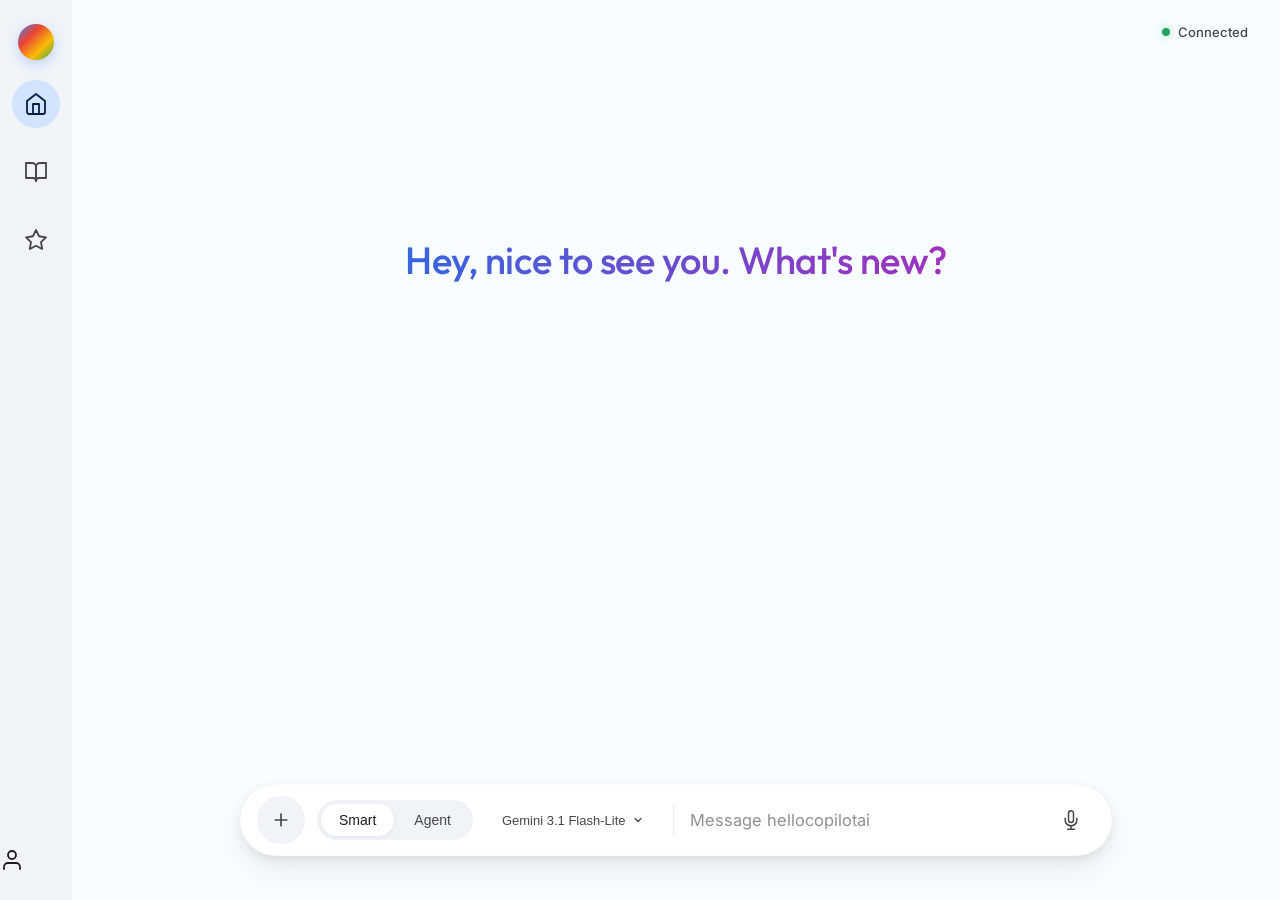
==== website/index.html @ d9962e0e "Initial commit: Push to Git" ====
<!DOCTYPE html>
<html lang="en">

<head>
    <meta charset="UTF-8">
    <meta name="viewport" content="width=device-width, initial-scale=1.0">
    <title>hellocopilotai</title>
    <link rel="preconnect" href="https://fonts.googleapis.com">
    <link rel="preconnect" href="https://fonts.gstatic.com" crossorigin>
    <link
        href="https://fonts.googleapis.com/css2?family=Outfit:wght@300;400;500;600;700&family=Inter:wght@300;400;500;600&display=swap"
        rel="stylesheet">
    <link rel="stylesheet" href="style.css?v=4.0.0">
</head>

<body class="light-theme">
    <div class="app-container">
        <!-- Sidebar -->
        <aside class="sidebar">
            <div class="sidebar-top">
                <div class="sidebar-orb"></div>
                <div class="sidebar-icon active" title="Home">
                    <svg width="24" height="24" viewBox="0 0 24 24" fill="none" stroke="currentColor" stroke-width="1.8"
                        stroke-linecap="round" stroke-linejoin="round">
                        <path d="m3 9 9-7 9 7v11a2 2 0 0 1-2 2H5a2 2 0 0 1-2-2z" />
                        <polyline points="9 22 9 12 15 12 15 22" />
                    </svg>
                </div>
                <div class="sidebar-icon" title="Notebook">
                    <svg width="24" height="24" viewBox="0 0 24 24" fill="none" stroke="currentColor" stroke-width="1.8"
                        stroke-linecap="round" stroke-linejoin="round">
                        <path d="M2 3h6a4 4 0 0 1 4 4v14a3 3 0 0 0-3-3H2z" />
                        <path d="M22 3h-6a4 4 0 0 0-4 4v14a3 3 0 0 1 3-3h7z" />
                    </svg>
                </div>
                <div class="sidebar-icon" id="skills-hub-btn" title="Skills Hub (Registry)">
                    <svg width="24" height="24" viewBox="0 0 24 24" fill="none" stroke="currentColor" stroke-width="1.8"
                        stroke-linecap="round" stroke-linejoin="round">
                        <polygon
                            points="12 2 15.09 8.26 22 9.27 17 14.14 18.18 21.02 12 17.77 5.82 21.02 7 14.14 2 9.27 8.91 8.26 12 2" />
                    </svg>
                </div>
            </div>
            <div class="sidebar-bottom">
                <div class="sidebar-avatar" id="user-profile">
                    <svg width="24" height="24" viewBox="0 0 24 24" fill="none" stroke="currentColor" stroke-width="1.8"
                        stroke-linecap="round" stroke-linejoin="round">
                        <path d="M20 21v-2a4 4 0 0 0-4-4H8a4 4 0 0 0-4 4v2" />
                        <circle cx="12" cy="7" r="4" />
                    </svg>
                </div>
            </div>
        </aside>

        <!-- Main Content -->
        <main class="main-content">
            <div class="chat-wrapper" id="chat-wrapper">
                <div class="welcome-section" id="welcome-section">
                    <h1 class="welcome-text">Hey, nice to see you. What's new?</h1>
                </div>
                <div class="messages-container" id="messages-container"></div>
            </div>

            <!-- Input Bar -->
            <div class="input-container">
                <div class="input-bar">
                    <button class="add-btn" title="Add something">
                        <svg width="20" height="20" viewBox="0 0 24 24" fill="none" stroke="currentColor"
                            stroke-width="2" stroke-linecap="round" stroke-linejoin="round">
                            <line x1="12" y1="5" x2="12" y2="19" />
                            <line x1="5" y1="12" x2="19" y2="12" />
                        </svg>
                    </button>

                    <div class="input-segment">
                        <div class="mode-selector">
                            <button class="mode-opt active" id="smart-opt">Smart</button>
                            <button class="mode-opt" id="agent-opt">Agent</button>
                        </div>

                        <div class="model-selection-container">
                            <button class="model-selector-btn" id="model-selector-btn">
                                <span id="current-model-name">Gemini 3.1 Flash-Lite</span>
                                <svg width="12" height="12" viewBox="0 0 24 24" fill="none" stroke="currentColor"
                                    stroke-width="2.5" stroke-linecap="round" stroke-linejoin="round">
                                    <polyline points="6 9 12 15 18 9" />
                                </svg>
                            </button>
                            <ul class="model-menu" id="model-menu">
                                <li data-model="gemini-3.1-flash-lite-preview">Gemini 3.1 Flash-Lite ⚡</li>
                                <li data-model="gemini-1.5-pro">Gemini 1.5 Pro 🧠</li>
                                <li data-model="gemini-1.5-flash">Gemini 1.5 Flash ⚡</li>
                            </ul>
                        </div>

                        <div class="vertical-divider"></div>
                        <input type="text" id="chat-input" placeholder="Message hellocopilotai" autocomplete="off">
                    </div>

                    <div class="action-segment">
                        <button class="mic-btn" id="voice-btn" title="Voice typing">
                            <svg width="20" height="20" viewBox="0 0 24 24" fill="none" stroke="currentColor"
                                stroke-width="1.8" stroke-linecap="round" stroke-linejoin="round">
                                <path d="M12 1a3 3 0 0 0-3 3v8a3 3 0 0 0 6 0V4a3 3 0 0 0-3-3z" />
                                <path d="M19 10v2a7 7 0 0 1-14 0v-2" />
                                <line x1="12" y1="19" x2="12" y2="23" />
                                <line x1="8" y1="23" x2="16" y2="23" />
                            </svg>
                        </button>
                        <button class="send-btn" id="send-btn" style="display: none;">
                            <svg width="18" height="18" viewBox="0 0 24 24" fill="none" stroke="currentColor"
                                stroke-width="2.5" stroke-linecap="round" stroke-linejoin="round">
                                <line x1="12" y1="19" x2="12" y2="5" />
                                <polyline points="5 12 12 5 19 12" />
                            </svg>
                        </button>
                    </div>
                </div>
            </div>

            <!-- Status Indicator -->
            <div class="status-indicator">
                <div class="pulse-dot"></div>
                <span id="connection-status">Connected</span>
            </div>
        </main>
    </div>

    <!-- Skills Hub Modal -->
    <div class="skills-modal-overlay" id="skills-modal">
        <div class="skills-modal-content">
            <div class="skills-modal-header">
                <div class="skills-modal-title">
                    <svg width="20" height="20" viewBox="0 0 24 24" fill="none" stroke="currentColor" stroke-width="2"
                        stroke-linecap="round" stroke-linejoin="round" style="color:#d94bd5; margin-right:8px;">
                        <polygon
                            points="12 2 15.09 8.26 22 9.27 17 14.14 18.18 21.02 12 17.77 5.82 21.02 7 14.14 2 9.27 8.91 8.26 12 2" />
                    </svg>
                    Community Skills Registry
                </div>
                <button class="skills-close-btn" id="skills-close-btn">
                    <svg width="20" height="20" viewBox="0 0 24 24" fill="none" stroke="currentColor" stroke-width="2"
                        stroke-linecap="round" stroke-linejoin="round">
                        <line x1="18" y1="6" x2="6" y2="18"></line>
                        <line x1="6" y1="6" x2="18" y2="18"></line>
                    </svg>
                </button>
            </div>
            <div class="skills-grid" id="skills-grid">
                <div style="color: #888; text-align: center; padding: 20px;">Fetching community skills...</div>
            </div>
        </div>
    </div>

    <script src="app.js?v=4.2.5" type="module"></script>
</body>

</html>
---- website/style.css ----
:root {
    --md-sys-color-background: #f8fdff;
    --md-sys-color-surface: #f0f4f9;
    --md-sys-color-surface-container: #ffffff;
    --md-sys-color-on-background: #1e1e1e;
    --md-sys-color-on-surface-variant: #444746;
    --md-sys-color-primary: #0b57d0;
    --md-sys-color-secondary-container: #d3e3fd;
    --md-sys-color-on-secondary-container: #041e49;
    --md-elevation-3: 0 4px 12px rgba(0,0,0,0.08), 0 16px 32px rgba(0,0,0,0.06);
    --md-elevation-1: 0 2px 6px rgba(0,0,0,0.05);
}

* { box-sizing: border-box; margin: 0; padding: 0; }
body { 
    font-family: 'Google Sans', 'Inter', sans-serif; 
    background-color: var(--md-sys-color-background); 
    color: var(--md-sys-color-on-background); 
    min-height: 100vh; 
    overflow: hidden; 
}

.app-container { display: flex; height: 100vh; }

.sidebar {
    width: 72px; 
    background: var(--md-sys-color-surface); 
    display: flex; 
    flex-direction: column; 
    justify-content: space-between; 
    padding: 24px 0; 
    z-index: 100;
}
.sidebar-top { display: flex; flex-direction: column; align-items: center; gap: 20px; }
.sidebar-orb { 
    width: 36px; height: 36px; 
    border-radius: 50%; 
    background: linear-gradient(135deg, #4285f4, #ea4335, #fbbc05, #34a853); 
    box-shadow: 0 4px 12px rgba(66, 133, 244, 0.3);
}
.sidebar-icon { 
    width: 48px; height: 48px; 
    display: flex; align-items: center; justify-content: center; 
    border-radius: 24px; 
    color: var(--md-sys-color-on-surface-variant); 
    cursor: pointer; 
    transition: all 0.2s cubic-bezier(0.2, 0, 0, 1);
}
.sidebar-icon:hover { background: rgba(0,0,0,0.04); }
.sidebar-icon.active { 
    background: var(--md-sys-color-secondary-container); 
    color: var(--md-sys-color-on-secondary-container); 
}

.main-content { flex: 1; display: flex; flex-direction: column; align-items: center; position: relative; padding: 24px; }

.chat-wrapper { 
    flex: 1; width: 100%; max-width: 840px; 
    display: flex; flex-direction: column; justify-content: center; 
    padding-bottom: 140px; 
    overflow-y: auto; scrollbar-width: none; 
}
.chat-wrapper::-webkit-scrollbar { display: none; }

.welcome-text { 
    font-family: 'Outfit', 'Google Sans', sans-serif; 
    font-size: 38px; 
    font-weight: 500; 
    text-align: center; 
    margin-top: -120px; 
    background: linear-gradient(90deg, #1a73e8, #bd24b5);
    -webkit-background-clip: text;
    -webkit-text-fill-color: transparent;
    letter-spacing: -0.5px;
}

/* Fixed Input Bar */
.input-container {
    position: absolute; bottom: 44px; 
    width: 100%; max-width: 920px; 
    padding: 0 24px; z-index: 10;
}

.input-bar {
    background: var(--md-sys-color-surface-container); 
    border-radius: 36px; 
    padding: 8px 16px; 
    min-height: 72px; 
    display: flex; align-items: center; gap: 12px; 
    box-shadow: var(--md-elevation-3); 
    border: 1px solid rgba(0,0,0,0.02);
}

.add-btn {
    min-width: 48px; height: 48px; 
    border-radius: 50%; border: none; 
    background: var(--md-sys-color-surface); 
    color: var(--md-sys-color-on-surface-variant); 
    display: flex; align-items: center; justify-content: center; 
    cursor: pointer; transition: 0.2s cubic-bezier(0.2, 0, 0, 1);
}
.add-btn:hover { background: #e3e7ec; }

.input-segment {
    flex: 1; display: flex; align-items: center; gap: 16px; height: 100%;
}

/* Mode Switcher */
.mode-selector {
    background: var(--md-sys-color-surface); 
    padding: 4px; border-radius: 24px; 
    display: flex; gap: 2px; flex-shrink: 0;
}
.mode-opt {
    border: none; background: none; 
    padding: 8px 18px; border-radius: 20px; 
    font-size: 14px; font-weight: 500; 
    color: var(--md-sys-color-on-surface-variant); 
    cursor: pointer; transition: all 0.2s cubic-bezier(0.2, 0, 0, 1);
}
.mode-opt.active { 
    background: #ffffff; 
    color: var(--md-sys-color-on-background); 
    box-shadow: var(--md-elevation-1); 
}
.mode-opt#agent-opt.active { 
    color: transparent;
    background: linear-gradient(90deg, #1a73e8, #bd24b5);
    -webkit-background-clip: text;
    background-clip: text;
    box-shadow: 0 2px 8px rgba(26, 115, 232, 0.2);
    font-weight: 600;
}

/* Model Select */
.model-selection-container { position: relative; flex-shrink: 0; }
.model-selector-btn {
    background: none; border: 1px solid transparent; 
    padding: 8px 12px; border-radius: 12px; 
    font-size: 13px; font-weight: 500; 
    color: var(--md-sys-color-on-surface-variant); 
    display: flex; align-items: center; gap: 6px; cursor: pointer;
}
.model-selector-btn:hover { background: var(--md-sys-color-surface); }

.vertical-divider { width: 1px; height: 32px; background: rgba(0,0,0,0.08); flex-shrink: 0; }

#chat-input {
    flex: 1; border: none; outline: none; background: none; 
    font-size: 16.5px; color: var(--md-sys-color-on-background); 
    font-family: 'Inter', sans-serif;
    padding: 14px 0;
}
#chat-input::placeholder { color: #8e918f; }

.action-segment { display: flex; align-items: center; gap: 4px; flex-shrink: 0; }
.mic-btn, .send-btn {
    width: 48px; height: 48px; border-radius: 50%; border: none; 
    background: none; color: var(--md-sys-color-on-surface-variant); 
    display: flex; align-items: center; justify-content: center; cursor: pointer;
}
.mic-btn:hover { background: var(--md-sys-color-surface); }
.send-btn { color: var(--md-sys-color-primary); background: var(--md-sys-color-secondary-container); }
.send-btn:hover { filter: brightness(0.95); }

/* Dropdown */
.model-menu {
    position: absolute; bottom: calc(100% + 16px); left: 0; 
    background: #ffffff; border: 1px solid rgba(0,0,0,0.04); 
    border-radius: 24px; padding: 12px; 
    box-shadow: var(--md-elevation-3); 
    display: none; list-style: none; min-width: 200px; z-index: 1000;
}
.model-menu.show { display: block; }
.model-menu li { padding: 12px 16px; border-radius: 16px; font-size: 14px; cursor: pointer; transition: 0.2s; font-weight: 500; }
.model-menu li:hover { background: var(--md-sys-color-surface); color: var(--md-sys-color-primary); }

/* Messages */
.messages-container { display: flex; flex-direction: column; gap: 28px; padding: 24px 0; width: 100%; }
.message { max-width: 82%; display: flex; flex-direction: column; gap: 8px; }
.message.user { align-self: flex-end; }
.message.user .bubble { 
    background: #e1e3e1; 
    color: var(--md-sys-color-on-background);
    padding: 14px 24px; 
    border-radius: 28px 28px 6px 28px; 
    font-size: 16px; 
}
.message.bot .bubble { 
    font-size: 16.5px; 
    line-height: 1.65; 
    color: var(--md-sys-color-on-background);
}

/* Status */
.status-indicator { position: absolute; top: 24px; right: 32px; display: flex; align-items: center; gap: 8px; font-size: 13px; color: var(--md-sys-color-on-surface-variant); font-weight: 500; }
.pulse-dot { width: 8px; height: 8px; background: #1ea362; border-radius: 50%; box-shadow: 0 0 8px rgba(30, 163, 98, 0.4); }

.loading-indicator { display: flex; gap: 4px; align-items: center; }
.dot { width: 6px; height: 6px; background: var(--md-sys-color-on-surface-variant); border-radius: 50%; animation: bounce 1.4s infinite ease-in-out both; }
.dot:nth-child(2) { animation-delay: 0.2s; }
.dot:nth-child(3) { animation-delay: 0.4s; }
@keyframes bounce { 0%, 80%, 100% { transform: scale(0); } 40% { transform: scale(1); } }

/* Skills Hub Modal CSS */
.skills-modal-overlay {
    position: fixed; top: 0; left: 0; right: 0; bottom: 0;
    background: rgba(255,255,255,0.8); backdrop-filter: blur(12px);
    display: none; align-items: center; justify-content: center;
    z-index: 1000; opacity: 0; transition: opacity 0.3s ease;
}
.skills-modal-overlay.active { display: flex; opacity: 1; }
.skills-modal-content {
    background: #ffffff; width: 640px; max-width: 90%;
    border-radius: 32px; border: 1px solid rgba(0,0,0,0.05);
    box-shadow: var(--md-elevation-3); overflow: hidden;
    transform: translateY(20px); transition: transform 0.3s cubic-bezier(0.2, 0, 0, 1);
}
.skills-modal-overlay.active .skills-modal-content { transform: translateY(0); }
.skills-modal-header {
    display: flex; justify-content: space-between; align-items: center;
    padding: 24px 32px; border-bottom: 1px solid rgba(0,0,0,0.04);
}
.skills-modal-title { font-size: 20px; font-weight: 600; display: flex; align-items: center; color: var(--md-sys-color-on-background); }
.skills-close-btn {
    background: var(--md-sys-color-surface); border: none; color: var(--md-sys-color-on-surface-variant); cursor: pointer;
    border-radius: 50%; padding: 8px; display: flex; align-items: center;
    transition: all 0.2s;
}
.skills-close-btn:hover { background: #e3e7ec; color: var(--md-sys-color-on-background); }
.skills-grid { padding: 32px; display: flex; flex-direction: column; gap: 16px; }
.skill-card {
    display: flex; align-items: center; background: #ffffff; border: 1px solid rgba(0,0,0,0.06);
    padding: 20px; border-radius: 20px; transition: border-color 0.2s, box-shadow 0.2s;
}
.skill-card:hover { border-color: rgba(0,0,0,0.1); box-shadow: var(--md-elevation-1); }
.skill-icon { font-size: 32px; margin-right: 20px; }
.skill-info { flex: 1; }
.skill-info h3 { margin: 0 0 6px 0; font-size: 17px; color: var(--md-sys-color-on-background); font-weight: 600; }
.skill-info p { margin: 0; font-size: 14px; color: var(--md-sys-color-on-surface-variant); line-height: 1.5; }
.skill-info .skill-author { font-size: 12px; color: #8e918f; margin-top: 8px; display: inline-block; }
.install-btn {
    background: var(--md-sys-color-primary); color: #ffffff; border: none; padding: 10px 20px;
    border-radius: 24px; font-weight: 600; font-size: 14px; cursor: pointer;
    transition: transform 0.2s, background 0.2s; box-shadow: 0 1px 3px rgba(0,0,0,0.1);
}
.install-btn:hover { background: #0842a0; transform: translateY(-1px); box-shadow: 0 2px 6px rgba(0,0,0,0.15); }
.install-btn.installed { background: var(--md-sys-color-surface); color: var(--md-sys-color-on-surface-variant); pointer-events: none; box-shadow: none; }
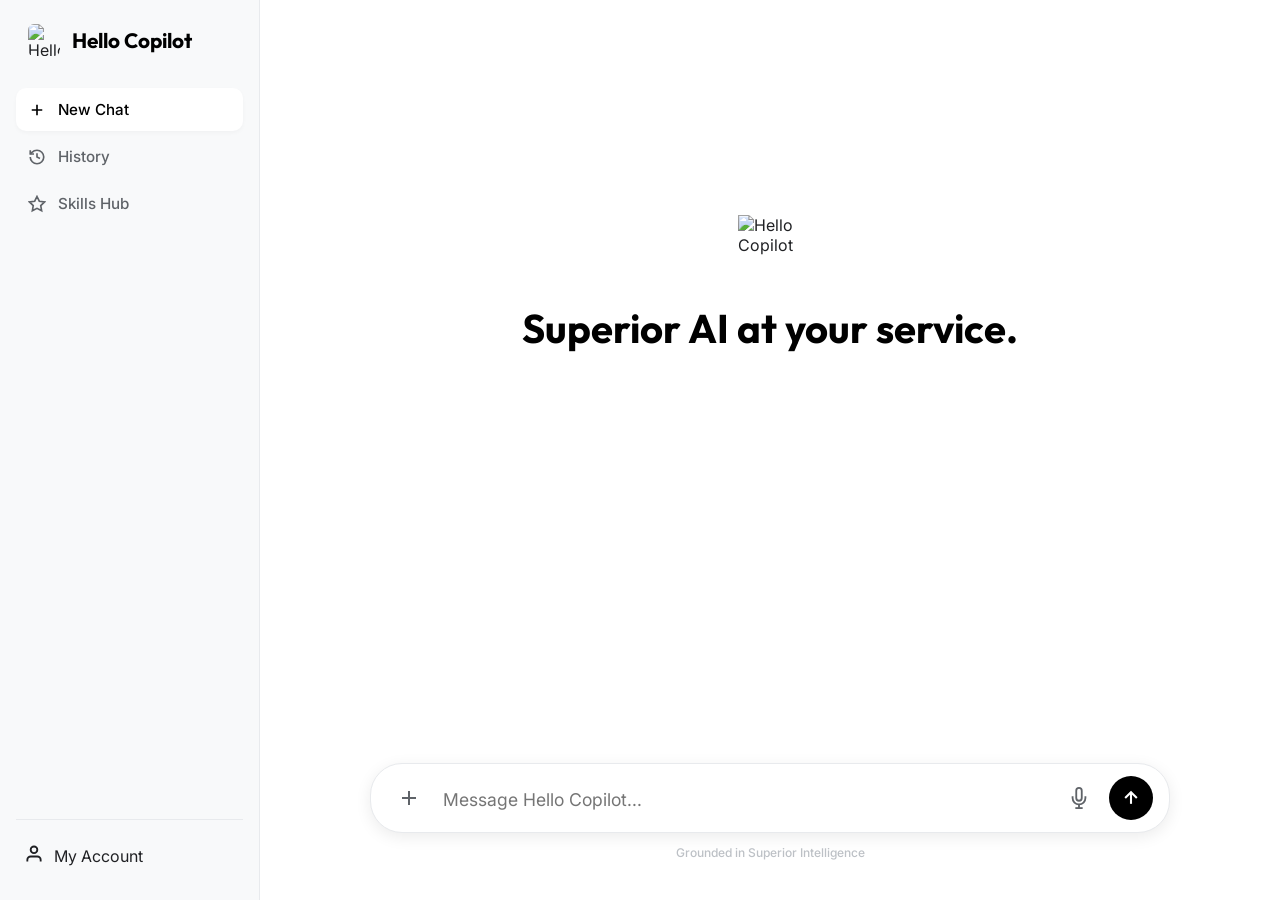
==== commit 3ec76b89: "Sovereign Intelligence: Intent Interception & Quiz Hardening" ====
--- a/website/index.html
+++ b/website/index.html
@@ -1,158 +1,96 @@
 <!DOCTYPE html>
 <html lang="en">
-
 <head>
     <meta charset="UTF-8">
     <meta name="viewport" content="width=device-width, initial-scale=1.0">
-    <title>hellocopilotai</title>
+    <title>Hello Copilot AI - Superior Intelligence</title>
     <link rel="preconnect" href="https://fonts.googleapis.com">
     <link rel="preconnect" href="https://fonts.gstatic.com" crossorigin>
-    <link
-        href="https://fonts.googleapis.com/css2?family=Outfit:wght@300;400;500;600;700&family=Inter:wght@300;400;500;600&display=swap"
-        rel="stylesheet">
-    <link rel="stylesheet" href="style.css?v=4.0.0">
+    <link href="https://fonts.googleapis.com/css2?family=Outfit:wght@400;600;700&family=Inter:wght@400;500;600&display=swap" rel="stylesheet">
+    <link rel="stylesheet" href="style.css?v=7.0.0">
 </head>
+<body>
+    <div class="app-container">
+        <!-- Premium Sidebar -->
+        <aside class="sidebar" id="sidebar">
+            <div class="sidebar-header">
+                <img src="https://scontent.fdac20-1.fna.fbcdn.net/v/t39.30808-1/657582724_26564440456515340_6728634986172869669_n.jpg?stp=dst-jpg_s200x200_tt6&_nc_cat=111&ccb=1-7&_nc_sid=2d3e12&_nc_ohc=1sM8UOnxV8kQ7kNvwHRxpuy&_nc_oc=AdpWS43K4xg5uM79m-F924BEF9pi0exwImDUe16J3sgd9TLVzaO80Qm22xaJ5fXQAL0&_nc_zt=24&_nc_ht=scontent.fdac20-1.fna&_nc_gid=Gr3rQnifcxCw8OfNiZ1TnQ&_nc_ss=7a32e&oh=00_AfxptpNKduBKyAntGMXmkPoF3oILeEaaOw1c0zxmTghE4A&oe=69C9C7B7" alt="Hello Copilot" class="logo-img-header">
+                <span class="logo-text">Hello Copilot</span>
+            </div>
 
-<body class="light-theme">
-    <div class="app-container">
-        <!-- Sidebar -->
-        <aside class="sidebar">
-            <div class="sidebar-top">
-                <div class="sidebar-orb"></div>
-                <div class="sidebar-icon active" title="Home">
-                    <svg width="24" height="24" viewBox="0 0 24 24" fill="none" stroke="currentColor" stroke-width="1.8"
-                        stroke-linecap="round" stroke-linejoin="round">
-                        <path d="m3 9 9-7 9 7v11a2 2 0 0 1-2 2H5a2 2 0 0 1-2-2z" />
-                        <polyline points="9 22 9 12 15 12 15 22" />
-                    </svg>
+            <nav class="nav-section">
+                <div class="nav-item active" id="new-chat-btn">
+                    <svg class="nav-icon" viewBox="0 0 24 24" fill="none" stroke="currentColor" stroke-width="2.2"><path d="M12 5v14M5 12h14"/></svg>
+                    <span>New Chat</span>
                 </div>
-                <div class="sidebar-icon" title="Notebook">
-                    <svg width="24" height="24" viewBox="0 0 24 24" fill="none" stroke="currentColor" stroke-width="1.8"
-                        stroke-linecap="round" stroke-linejoin="round">
-                        <path d="M2 3h6a4 4 0 0 1 4 4v14a3 3 0 0 0-3-3H2z" />
-                        <path d="M22 3h-6a4 4 0 0 0-4 4v14a3 3 0 0 1 3-3h7z" />
-                    </svg>
+                <div class="nav-item" id="history-btn">
+                    <svg class="nav-icon" viewBox="0 0 24 24" fill="none" stroke="currentColor" stroke-width="2.2"><path d="M3 12a9 9 0 1 0 9-9 9.75 9.75 0 0 0-6.74 2.74L3 8"/><path d="M3 3v5h5M12 7v5l4 2"/></svg>
+                    <span>History</span>
                 </div>
-                <div class="sidebar-icon" id="skills-hub-btn" title="Skills Hub (Registry)">
-                    <svg width="24" height="24" viewBox="0 0 24 24" fill="none" stroke="currentColor" stroke-width="1.8"
-                        stroke-linecap="round" stroke-linejoin="round">
-                        <polygon
-                            points="12 2 15.09 8.26 22 9.27 17 14.14 18.18 21.02 12 17.77 5.82 21.02 7 14.14 2 9.27 8.91 8.26 12 2" />
-                    </svg>
+                <div class="nav-item" id="skills-hub-btn">
+                    <svg class="nav-icon" viewBox="0 0 24 24" fill="none" stroke="currentColor" stroke-width="2.2"><polygon points="12 2 15.09 8.26 22 9.27 17 14.14 18.18 21.02 12 17.77 5.82 21.02 7 14.14 2 9.27 8.91 8.26 12 2"/></svg>
+                    <span>Skills Hub</span>
                 </div>
-            </div>
-            <div class="sidebar-bottom">
-                <div class="sidebar-avatar" id="user-profile">
-                    <svg width="24" height="24" viewBox="0 0 24 24" fill="none" stroke="currentColor" stroke-width="1.8"
-                        stroke-linecap="round" stroke-linejoin="round">
-                        <path d="M20 21v-2a4 4 0 0 0-4-4H8a4 4 0 0 0-4 4v2" />
-                        <circle cx="12" cy="7" r="4" />
-                    </svg>
+            </nav>
+
+            <div class="sidebar-footer">
+                <div class="user-profile">
+                    <div class="avatar">
+                        <svg width="20" height="20" viewBox="0 0 24 24" fill="none" stroke="currentColor" stroke-width="2.2"><path d="M20 21v-2a4 4 0 0 0-4-4H8a4 4 0 0 0-4 4v2"/><circle cx="12" cy="7" r="4"/></svg>
+                    </div>
+                    <span>My Account</span>
                 </div>
             </div>
         </aside>
 
-        <!-- Main Content -->
+        <!-- Main Workspace -->
         <main class="main-content">
             <div class="chat-wrapper" id="chat-wrapper">
                 <div class="welcome-section" id="welcome-section">
-                    <h1 class="welcome-text">Hey, nice to see you. What's new?</h1>
+                    <img src="https://scontent.fdac20-1.fna.fbcdn.net/v/t39.30808-1/657582724_26564440456515340_6728634986172869669_n.jpg?stp=dst-jpg_s200x200_tt6&_nc_cat=111&ccb=1-7&_nc_sid=2d3e12&_nc_ohc=1sM8UOnxV8kQ7kNvwHRxpuy&_nc_oc=AdpWS43K4xg5uM79m-F924BEF9pi0exwImDUe16J3sgd9TLVzaO80Qm22xaJ5fXQAL0&_nc_zt=24&_nc_ht=scontent.fdac20-1.fna&_nc_gid=Gr3rQnifcxCw8OfNiZ1TnQ&_nc_ss=7a32e&oh=00_AfxptpNKduBKyAntGMXmkPoF3oILeEaaOw1c0zxmTghE4A&oe=69C9C7B7" alt="Hello Copilot" class="welcome-logo">
+                    <h1 class="welcome-text">Superior AI at your service.</h1>
                 </div>
                 <div class="messages-container" id="messages-container"></div>
             </div>
 
-            <!-- Input Bar -->
+            <!-- Simplified Superior Input -->
             <div class="input-container">
                 <div class="input-bar">
-                    <button class="add-btn" title="Add something">
-                        <svg width="20" height="20" viewBox="0 0 24 24" fill="none" stroke="currentColor"
-                            stroke-width="2" stroke-linecap="round" stroke-linejoin="round">
-                            <line x1="12" y1="5" x2="12" y2="19" />
-                            <line x1="5" y1="12" x2="19" y2="12" />
-                        </svg>
-                    </button>
-
-                    <div class="input-segment">
-                        <div class="mode-selector">
-                            <button class="mode-opt active" id="smart-opt">Smart</button>
-                            <button class="mode-opt" id="agent-opt">Agent</button>
+                    <div class="input-main">
+                        <button class="icon-btn" title="Add Image">
+                            <svg width="24" height="24" viewBox="0 0 24 24" fill="none" stroke="currentColor" stroke-width="2"><path d="M12 5v14M5 12h14"/></svg>
+                        </button>
+                        <textarea id="chat-input" class="chat-input" placeholder="Message Hello Copilot..." rows="1"></textarea>
+                        <div class="action-btns">
+                            <button class="icon-btn" id="voice-btn" title="Voice Input">
+                                <svg width="22" height="22" viewBox="0 0 24 24" fill="none" stroke="currentColor" stroke-width="2"><path d="M12 1a3 3 0 0 0-3 3v8a3 3 0 0 0 6 0V4a3 3 0 0 0-3-3z"/><path d="M19 10v2a7 7 0 0 1-14 0v-2"/><line x1="12" y1="19" x2="12" y2="23"/><line x1="8" y1="23" x2="16" y2="23"/></svg>
+                            </button>
+                            <button class="icon-btn send-btn" id="send-btn" title="Send Message">
+                                <svg width="20" height="20" viewBox="0 0 24 24" fill="none" stroke="currentColor" stroke-width="2.5"><line x1="12" y1="19" x2="12" y2="5"/><polyline points="5 12 12 5 19 12"/></svg>
+                            </button>
                         </div>
-
-                        <div class="model-selection-container">
-                            <button class="model-selector-btn" id="model-selector-btn">
-                                <span id="current-model-name">Gemini 3.1 Flash-Lite</span>
-                                <svg width="12" height="12" viewBox="0 0 24 24" fill="none" stroke="currentColor"
-                                    stroke-width="2.5" stroke-linecap="round" stroke-linejoin="round">
-                                    <polyline points="6 9 12 15 18 9" />
-                                </svg>
-                            </button>
-                            <ul class="model-menu" id="model-menu">
-                                <li data-model="gemini-3.1-flash-lite-preview">Gemini 3.1 Flash-Lite ⚡</li>
-                                <li data-model="gemini-1.5-pro">Gemini 1.5 Pro 🧠</li>
-                                <li data-model="gemini-1.5-flash">Gemini 1.5 Flash ⚡</li>
-                            </ul>
-                        </div>
-
-                        <div class="vertical-divider"></div>
-                        <input type="text" id="chat-input" placeholder="Message hellocopilotai" autocomplete="off">
-                    </div>
-
-                    <div class="action-segment">
-                        <button class="mic-btn" id="voice-btn" title="Voice typing">
-                            <svg width="20" height="20" viewBox="0 0 24 24" fill="none" stroke="currentColor"
-                                stroke-width="1.8" stroke-linecap="round" stroke-linejoin="round">
-                                <path d="M12 1a3 3 0 0 0-3 3v8a3 3 0 0 0 6 0V4a3 3 0 0 0-3-3z" />
-                                <path d="M19 10v2a7 7 0 0 1-14 0v-2" />
-                                <line x1="12" y1="19" x2="12" y2="23" />
-                                <line x1="8" y1="23" x2="16" y2="23" />
-                            </svg>
-                        </button>
-                        <button class="send-btn" id="send-btn" style="display: none;">
-                            <svg width="18" height="18" viewBox="0 0 24 24" fill="none" stroke="currentColor"
-                                stroke-width="2.5" stroke-linecap="round" stroke-linejoin="round">
-                                <line x1="12" y1="19" x2="12" y2="5" />
-                                <polyline points="5 12 12 5 19 12" />
-                            </svg>
-                        </button>
                     </div>
                 </div>
-            </div>
-
-            <!-- Status Indicator -->
-            <div class="status-indicator">
-                <div class="pulse-dot"></div>
-                <span id="connection-status">Connected</span>
+                <div class="footer-note">Grounded in Superior Intelligence</div>
             </div>
         </main>
     </div>
 
-    <!-- Skills Hub Modal -->
+    <!-- Skills Ecosystem Modal -->
     <div class="skills-modal-overlay" id="skills-modal">
         <div class="skills-modal-content">
-            <div class="skills-modal-header">
-                <div class="skills-modal-title">
-                    <svg width="20" height="20" viewBox="0 0 24 24" fill="none" stroke="currentColor" stroke-width="2"
-                        stroke-linecap="round" stroke-linejoin="round" style="color:#d94bd5; margin-right:8px;">
-                        <polygon
-                            points="12 2 15.09 8.26 22 9.27 17 14.14 18.18 21.02 12 17.77 5.82 21.02 7 14.14 2 9.27 8.91 8.26 12 2" />
-                    </svg>
-                    Community Skills Registry
-                </div>
-                <button class="skills-close-btn" id="skills-close-btn">
-                    <svg width="20" height="20" viewBox="0 0 24 24" fill="none" stroke="currentColor" stroke-width="2"
-                        stroke-linecap="round" stroke-linejoin="round">
-                        <line x1="18" y1="6" x2="6" y2="18"></line>
-                        <line x1="6" y1="6" x2="18" y2="18"></line>
-                    </svg>
+            <div class="skills-modal-header" style="padding: 24px; border-bottom: 1px solid #f0f0f0; display: flex; justify-content: space-between; align-items: center;">
+                <h2 style="font-family: 'Outfit'; font-weight: 700; font-size: 1.5rem;">Superior AI Skills</h2>
+                <button class="icon-btn" id="skills-close-btn">
+                    <svg width="24" height="24" viewBox="0 0 24 24" fill="none" stroke="currentColor" stroke-width="2.5"><line x1="18" y1="6" x2="6" y2="18"/><line x1="6" y1="6" x2="18" y2="18"/></svg>
                 </button>
             </div>
-            <div class="skills-grid" id="skills-grid">
-                <div style="color: #888; text-align: center; padding: 20px;">Fetching community skills...</div>
+            <div class="skills-grid" id="skills-grid" style="flex: 1; overflow-y: auto; padding: 24px; display: grid; grid-template-columns: repeat(auto-fill, minmax(280px, 1fr)); gap: 20px;">
+                <!-- Dynamic Content -->
             </div>
         </div>
     </div>
 
-    <script src="app.js?v=4.2.5" type="module"></script>
+    <script src="app.js?v=7.0.0" type="module"></script>
 </body>
-
 </html>
--- a/website/style.css
+++ b/website/style.css
@@ -1,248 +1,208 @@
 :root {
-    --md-sys-color-background: #f8fdff;
-    --md-sys-color-surface: #f0f4f9;
-    --md-sys-color-surface-container: #ffffff;
-    --md-sys-color-on-background: #1e1e1e;
-    --md-sys-color-on-surface-variant: #444746;
-    --md-sys-color-primary: #0b57d0;
-    --md-sys-color-secondary-container: #d3e3fd;
-    --md-sys-color-on-secondary-container: #041e49;
-    --md-elevation-3: 0 4px 12px rgba(0,0,0,0.08), 0 16px 32px rgba(0,0,0,0.06);
-    --md-elevation-1: 0 2px 6px rgba(0,0,0,0.05);
-}
-
-* { box-sizing: border-box; margin: 0; padding: 0; }
-body { 
-    font-family: 'Google Sans', 'Inter', sans-serif; 
-    background-color: var(--md-sys-color-background); 
-    color: var(--md-sys-color-on-background); 
-    min-height: 100vh; 
-    overflow: hidden; 
-}
-
-.app-container { display: flex; height: 100vh; }
-
+    /* Superior Light Mode Palette */
+    --primary: #000000;
+    --accent: #1a73e8;
+    --bg-main: #ffffff;
+    --bg-sidebar: #f8f9fa;
+    --border: #e8eaed;
+    --text-main: #202124;
+    --text-dim: #5f6368;
+    --shadow-input: 0 4px 16px rgba(0, 0, 0, 0.08);
+    --transition: cubic-bezier(0.4, 0, 0.2, 1);
+}
+
+* {
+    margin: 0;
+    padding: 0;
+    box-sizing: border-box;
+    font-family: 'Inter', sans-serif;
+}
+
+body {
+    background-color: var(--bg-main);
+    color: var(--text-main);
+    height: 100vh;
+    overflow: hidden;
+}
+
+.app-container {
+    display: flex;
+    height: 100vh;
+}
+
+/* Sidebar */
 .sidebar {
-    width: 72px; 
-    background: var(--md-sys-color-surface); 
-    display: flex; 
-    flex-direction: column; 
-    justify-content: space-between; 
-    padding: 24px 0; 
+    width: 260px;
+    background: var(--bg-sidebar);
+    border-right: 1px solid var(--border);
+    display: flex;
+    flex-direction: column;
+    padding: 24px 16px;
     z-index: 100;
 }
-.sidebar-top { display: flex; flex-direction: column; align-items: center; gap: 20px; }
-.sidebar-orb { 
-    width: 36px; height: 36px; 
-    border-radius: 50%; 
-    background: linear-gradient(135deg, #4285f4, #ea4335, #fbbc05, #34a853); 
-    box-shadow: 0 4px 12px rgba(66, 133, 244, 0.3);
-}
-.sidebar-icon { 
-    width: 48px; height: 48px; 
-    display: flex; align-items: center; justify-content: center; 
-    border-radius: 24px; 
-    color: var(--md-sys-color-on-surface-variant); 
-    cursor: pointer; 
-    transition: all 0.2s cubic-bezier(0.2, 0, 0, 1);
-}
-.sidebar-icon:hover { background: rgba(0,0,0,0.04); }
-.sidebar-icon.active { 
-    background: var(--md-sys-color-secondary-container); 
-    color: var(--md-sys-color-on-secondary-container); 
-}
-
-.main-content { flex: 1; display: flex; flex-direction: column; align-items: center; position: relative; padding: 24px; }
-
-.chat-wrapper { 
-    flex: 1; width: 100%; max-width: 840px; 
-    display: flex; flex-direction: column; justify-content: center; 
-    padding-bottom: 140px; 
-    overflow-y: auto; scrollbar-width: none; 
-}
-.chat-wrapper::-webkit-scrollbar { display: none; }
-
-.welcome-text { 
-    font-family: 'Outfit', 'Google Sans', sans-serif; 
-    font-size: 38px; 
-    font-weight: 500; 
-    text-align: center; 
-    margin-top: -120px; 
-    background: linear-gradient(90deg, #1a73e8, #bd24b5);
-    -webkit-background-clip: text;
-    -webkit-text-fill-color: transparent;
-    letter-spacing: -0.5px;
-}
-
-/* Fixed Input Bar */
+
+.sidebar-header {
+    margin-bottom: 32px;
+    padding: 0 12px;
+    display: flex;
+    align-items: center;
+    gap: 12px;
+}
+
+.logo-img-header {
+    width: 32px;
+    height: 32px;
+    border-radius: 6px;
+}
+
+.logo-text {
+    font-family: 'Outfit';
+    font-weight: 700;
+    font-size: 1.3rem;
+    color: #000;
+}
+
+.nav-item {
+    display: flex;
+    align-items: center;
+    gap: 12px;
+    padding: 12px;
+    border-radius: 10px;
+    color: var(--text-dim);
+    cursor: pointer;
+    font-size: 0.95rem;
+    font-weight: 500;
+    margin-bottom: 4px;
+}
+
+.nav-item:hover { background: rgba(0,0,0,0.04); color: #000; }
+.nav-item.active { background: #fff; color: #000; box-shadow: 0 2px 4px rgba(0,0,0,0.03); }
+
+.nav-icon { width: 18px; height: 18px; }
+
+.sidebar-footer { margin-top: auto; padding-top: 16px; border-top: 1px solid var(--border); }
+.user-profile { display: flex; align-items: center; gap: 10px; padding: 8px; border-radius: 8px; cursor: pointer; }
+
+/* Main Area */
+.main-content {
+    flex: 1;
+    display: flex;
+    flex-direction: column;
+    align-items: center;
+    position: relative;
+    padding: 0 20px;
+}
+
+.chat-wrapper {
+    width: 100%;
+    max-width: 800px;
+    flex: 1;
+    overflow-y: auto;
+    padding: 80px 0 180px;
+    scrollbar-width: none;
+}
+
+.welcome-section {
+    display: flex;
+    flex-direction: column;
+    align-items: center;
+    margin-top: 15vh;
+    animation: fade-up 0.8s var(--transition);
+}
+
+.welcome-logo {
+    width: 64px;
+    height: 64px;
+    margin-bottom: 24px;
+}
+
+.welcome-text {
+    font-family: 'Outfit';
+    font-size: 2.5rem;
+    font-weight: 700;
+    color: #000;
+}
+
+.messages-container { display: flex; flex-direction: column; gap: 32px; margin-top: 40px; }
+
+/* Message Bubbles */
+.message { max-width: 80%; }
+.message.user { align-self: flex-end; }
+.message.bot { align-self: flex-start; }
+.bubble { padding: 14px 20px; line-height: 1.6; border-radius: 20px; font-size: 1rem; }
+.user .bubble { background: #000; color: #fff; }
+.bot .bubble { background: #f1f3f4; color: #1f1f1f; }
+
+/* Superior Input */
 .input-container {
-    position: absolute; bottom: 44px; 
-    width: 100%; max-width: 920px; 
-    padding: 0 24px; z-index: 10;
+    position: absolute;
+    bottom: 40px;
+    width: 100%;
+    max-width: 800px;
+    display: flex;
+    flex-direction: column;
+    align-items: center;
+    gap: 12px;
 }
 
 .input-bar {
-    background: var(--md-sys-color-surface-container); 
-    border-radius: 36px; 
-    padding: 8px 16px; 
-    min-height: 72px; 
-    display: flex; align-items: center; gap: 12px; 
-    box-shadow: var(--md-elevation-3); 
-    border: 1px solid rgba(0,0,0,0.02);
-}
-
-.add-btn {
-    min-width: 48px; height: 48px; 
-    border-radius: 50%; border: none; 
-    background: var(--md-sys-color-surface); 
-    color: var(--md-sys-color-on-surface-variant); 
-    display: flex; align-items: center; justify-content: center; 
-    cursor: pointer; transition: 0.2s cubic-bezier(0.2, 0, 0, 1);
-}
-.add-btn:hover { background: #e3e7ec; }
-
-.input-segment {
-    flex: 1; display: flex; align-items: center; gap: 16px; height: 100%;
-}
-
-/* Mode Switcher */
-.mode-selector {
-    background: var(--md-sys-color-surface); 
-    padding: 4px; border-radius: 24px; 
-    display: flex; gap: 2px; flex-shrink: 0;
-}
-.mode-opt {
-    border: none; background: none; 
-    padding: 8px 18px; border-radius: 20px; 
-    font-size: 14px; font-weight: 500; 
-    color: var(--md-sys-color-on-surface-variant); 
-    cursor: pointer; transition: all 0.2s cubic-bezier(0.2, 0, 0, 1);
-}
-.mode-opt.active { 
-    background: #ffffff; 
-    color: var(--md-sys-color-on-background); 
-    box-shadow: var(--md-elevation-1); 
-}
-.mode-opt#agent-opt.active { 
-    color: transparent;
-    background: linear-gradient(90deg, #1a73e8, #bd24b5);
-    -webkit-background-clip: text;
-    background-clip: text;
-    box-shadow: 0 2px 8px rgba(26, 115, 232, 0.2);
-    font-weight: 600;
-}
-
-/* Model Select */
-.model-selection-container { position: relative; flex-shrink: 0; }
-.model-selector-btn {
-    background: none; border: 1px solid transparent; 
-    padding: 8px 12px; border-radius: 12px; 
-    font-size: 13px; font-weight: 500; 
-    color: var(--md-sys-color-on-surface-variant); 
-    display: flex; align-items: center; gap: 6px; cursor: pointer;
-}
-.model-selector-btn:hover { background: var(--md-sys-color-surface); }
-
-.vertical-divider { width: 1px; height: 32px; background: rgba(0,0,0,0.08); flex-shrink: 0; }
-
-#chat-input {
-    flex: 1; border: none; outline: none; background: none; 
-    font-size: 16.5px; color: var(--md-sys-color-on-background); 
-    font-family: 'Inter', sans-serif;
-    padding: 14px 0;
-}
-#chat-input::placeholder { color: #8e918f; }
-
-.action-segment { display: flex; align-items: center; gap: 4px; flex-shrink: 0; }
-.mic-btn, .send-btn {
-    width: 48px; height: 48px; border-radius: 50%; border: none; 
-    background: none; color: var(--md-sys-color-on-surface-variant); 
-    display: flex; align-items: center; justify-content: center; cursor: pointer;
-}
-.mic-btn:hover { background: var(--md-sys-color-surface); }
-.send-btn { color: var(--md-sys-color-primary); background: var(--md-sys-color-secondary-container); }
-.send-btn:hover { filter: brightness(0.95); }
-
-/* Dropdown */
-.model-menu {
-    position: absolute; bottom: calc(100% + 16px); left: 0; 
-    background: #ffffff; border: 1px solid rgba(0,0,0,0.04); 
-    border-radius: 24px; padding: 12px; 
-    box-shadow: var(--md-elevation-3); 
-    display: none; list-style: none; min-width: 200px; z-index: 1000;
-}
-.model-menu.show { display: block; }
-.model-menu li { padding: 12px 16px; border-radius: 16px; font-size: 14px; cursor: pointer; transition: 0.2s; font-weight: 500; }
-.model-menu li:hover { background: var(--md-sys-color-surface); color: var(--md-sys-color-primary); }
-
-/* Messages */
-.messages-container { display: flex; flex-direction: column; gap: 28px; padding: 24px 0; width: 100%; }
-.message { max-width: 82%; display: flex; flex-direction: column; gap: 8px; }
-.message.user { align-self: flex-end; }
-.message.user .bubble { 
-    background: #e1e3e1; 
-    color: var(--md-sys-color-on-background);
-    padding: 14px 24px; 
-    border-radius: 28px 28px 6px 28px; 
-    font-size: 16px; 
-}
-.message.bot .bubble { 
-    font-size: 16.5px; 
-    line-height: 1.65; 
-    color: var(--md-sys-color-on-background);
-}
-
-/* Status */
-.status-indicator { position: absolute; top: 24px; right: 32px; display: flex; align-items: center; gap: 8px; font-size: 13px; color: var(--md-sys-color-on-surface-variant); font-weight: 500; }
-.pulse-dot { width: 8px; height: 8px; background: #1ea362; border-radius: 50%; box-shadow: 0 0 8px rgba(30, 163, 98, 0.4); }
-
-.loading-indicator { display: flex; gap: 4px; align-items: center; }
-.dot { width: 6px; height: 6px; background: var(--md-sys-color-on-surface-variant); border-radius: 50%; animation: bounce 1.4s infinite ease-in-out both; }
-.dot:nth-child(2) { animation-delay: 0.2s; }
-.dot:nth-child(3) { animation-delay: 0.4s; }
-@keyframes bounce { 0%, 80%, 100% { transform: scale(0); } 40% { transform: scale(1); } }
-
-/* Skills Hub Modal CSS */
+    width: 100%;
+    background: #fff;
+    border: 1px solid var(--border);
+    border-radius: 32px;
+    padding: 12px 16px;
+    box-shadow: var(--shadow-input);
+    transition: box-shadow 0.2s;
+}
+
+.input-bar:focus-within { box-shadow: 0 8px 32px rgba(0,0,0,0.08); border-color: #dadce0; }
+
+.input-main { display: flex; align-items: flex-end; gap: 12px; }
+
+.chat-input {
+    flex: 1;
+    background: transparent;
+    border: none;
+    outline: none;
+    font-size: 1.1rem;
+    padding: 10px 0;
+    resize: none;
+    max-height: 200px;
+}
+
+.action-btns { display: flex; align-items: center; gap: 8px; }
+
+.icon-btn {
+    width: 44px;
+    height: 44px;
+    border-radius: 50%;
+    border: none;
+    background: transparent;
+    color: var(--text-dim);
+    display: flex;
+    align-items: center;
+    justify-content: center;
+    cursor: pointer;
+    transition: 0.2s;
+}
+
+.icon-btn:hover { background: #f1f3f4; color: #000; }
+.send-btn { background: #000 !important; color: #fff !important; }
+
+.footer-note { font-size: 0.75rem; color: #bdc1c6; font-weight: 500; }
+
+@keyframes fade-up {
+    from { opacity: 0; transform: translateY(20px); }
+    to { opacity: 1; transform: translateY(0); }
+}
+
+/* Skills Modal */
 .skills-modal-overlay {
-    position: fixed; top: 0; left: 0; right: 0; bottom: 0;
-    background: rgba(255,255,255,0.8); backdrop-filter: blur(12px);
-    display: none; align-items: center; justify-content: center;
-    z-index: 1000; opacity: 0; transition: opacity 0.3s ease;
-}
-.skills-modal-overlay.active { display: flex; opacity: 1; }
-.skills-modal-content {
-    background: #ffffff; width: 640px; max-width: 90%;
-    border-radius: 32px; border: 1px solid rgba(0,0,0,0.05);
-    box-shadow: var(--md-elevation-3); overflow: hidden;
-    transform: translateY(20px); transition: transform 0.3s cubic-bezier(0.2, 0, 0, 1);
-}
-.skills-modal-overlay.active .skills-modal-content { transform: translateY(0); }
-.skills-modal-header {
-    display: flex; justify-content: space-between; align-items: center;
-    padding: 24px 32px; border-bottom: 1px solid rgba(0,0,0,0.04);
-}
-.skills-modal-title { font-size: 20px; font-weight: 600; display: flex; align-items: center; color: var(--md-sys-color-on-background); }
-.skills-close-btn {
-    background: var(--md-sys-color-surface); border: none; color: var(--md-sys-color-on-surface-variant); cursor: pointer;
-    border-radius: 50%; padding: 8px; display: flex; align-items: center;
-    transition: all 0.2s;
-}
-.skills-close-btn:hover { background: #e3e7ec; color: var(--md-sys-color-on-background); }
-.skills-grid { padding: 32px; display: flex; flex-direction: column; gap: 16px; }
-.skill-card {
-    display: flex; align-items: center; background: #ffffff; border: 1px solid rgba(0,0,0,0.06);
-    padding: 20px; border-radius: 20px; transition: border-color 0.2s, box-shadow 0.2s;
-}
-.skill-card:hover { border-color: rgba(0,0,0,0.1); box-shadow: var(--md-elevation-1); }
-.skill-icon { font-size: 32px; margin-right: 20px; }
-.skill-info { flex: 1; }
-.skill-info h3 { margin: 0 0 6px 0; font-size: 17px; color: var(--md-sys-color-on-background); font-weight: 600; }
-.skill-info p { margin: 0; font-size: 14px; color: var(--md-sys-color-on-surface-variant); line-height: 1.5; }
-.skill-info .skill-author { font-size: 12px; color: #8e918f; margin-top: 8px; display: inline-block; }
-.install-btn {
-    background: var(--md-sys-color-primary); color: #ffffff; border: none; padding: 10px 20px;
-    border-radius: 24px; font-weight: 600; font-size: 14px; cursor: pointer;
-    transition: transform 0.2s, background 0.2s; box-shadow: 0 1px 3px rgba(0,0,0,0.1);
-}
-.install-btn:hover { background: #0842a0; transform: translateY(-1px); box-shadow: 0 2px 6px rgba(0,0,0,0.15); }
-.install-btn.installed { background: var(--md-sys-color-surface); color: var(--md-sys-color-on-surface-variant); pointer-events: none; box-shadow: none; }
+    position: fixed;
+    inset: 0;
+    background: rgba(255,255,255,0.95);
+    display: none;
+    z-index: 1000;
+}
+.skills-modal-overlay.active { display: flex; align-items: center; justify-content: center; }
+.skills-modal-content { background: #fff; border: 1px solid #eee; border-radius: 32px; width: 85%; max-width: 900px; height: 75vh; box-shadow: 0 32px 64px rgba(0,0,0,0.1); }
